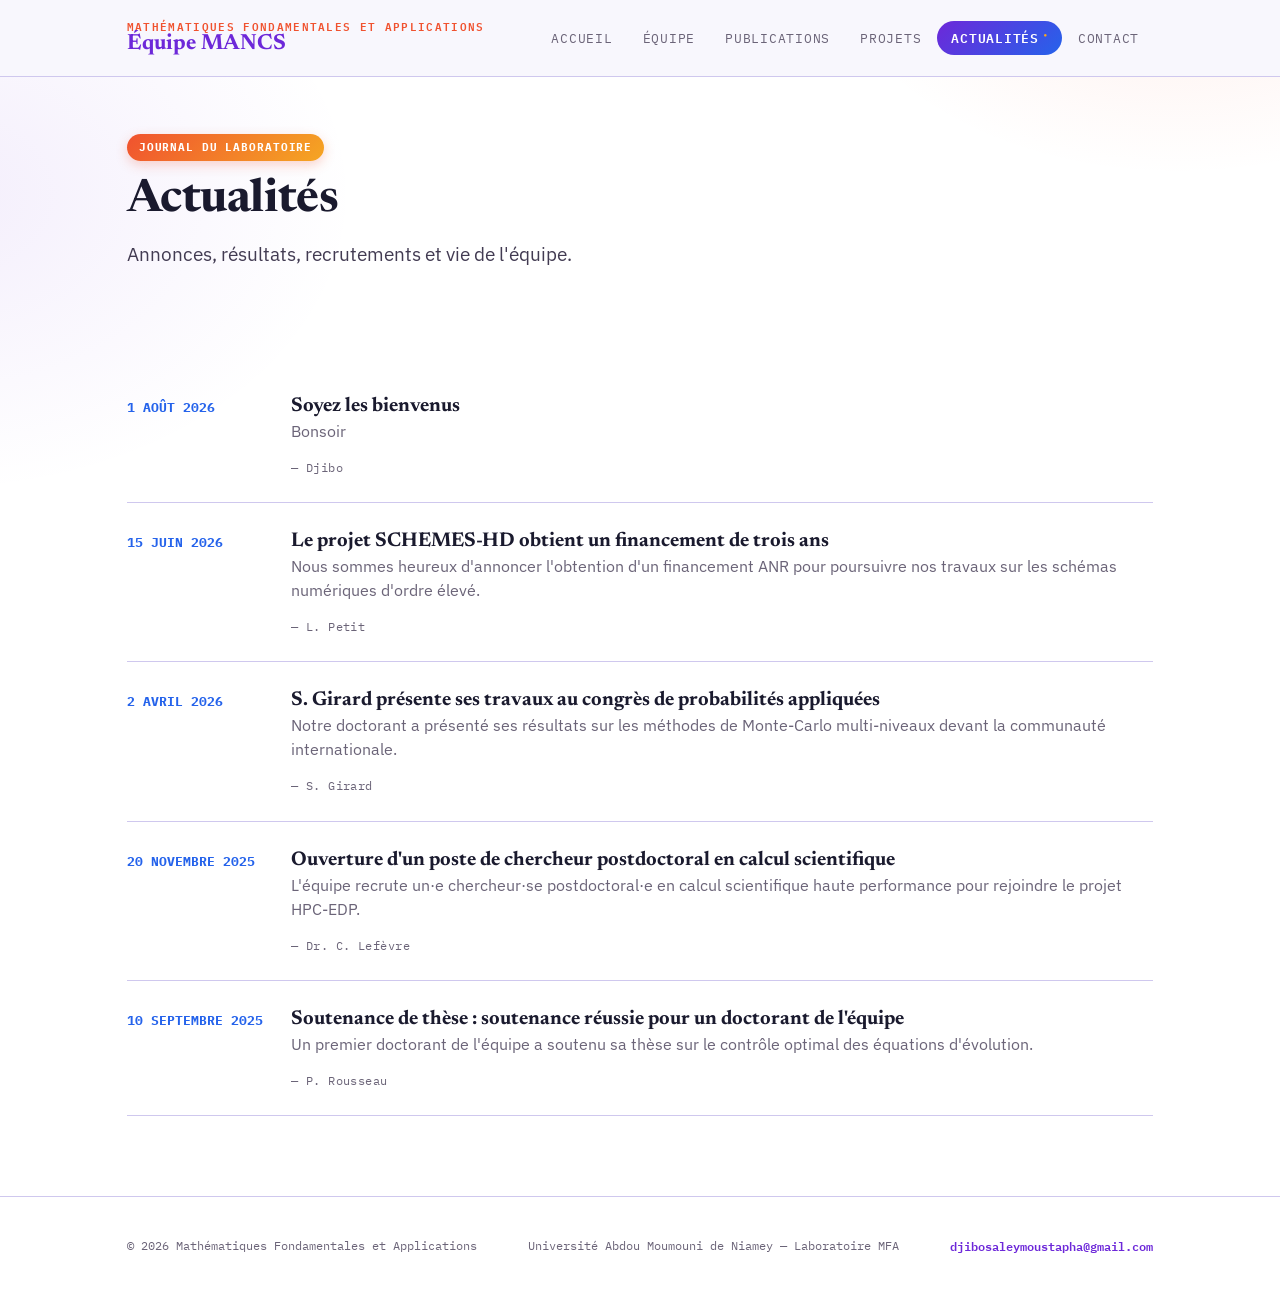
==== actualites.html @ 836ce738 "Add files via upload" ====
<!DOCTYPE html>
<html lang="fr">
<head>
<meta charset="UTF-8" />
<meta name="viewport" content="width=device-width, initial-scale=1.0" />
<title>Actualités — Mathématiques Fondamentales et Applications</title>
<link rel="preconnect" href="https://fonts.googleapis.com">
<link href="https://fonts.googleapis.com/css2?family=Newsreader:ital,wght@0,500;0,600;1,500&family=IBM+Plex+Sans:wght@400;500;600&family=IBM+Plex+Mono:wght@400;500&display=swap" rel="stylesheet">
<link rel="stylesheet" href="css/style.css" />
</head>
<body>

<header class="site-header">
  <div class="wrap">
    <a href="index.html" class="brand">
      <span class="mark">Mathématiques Fondamentales et Applications</span>
      <span class="name">Équipe MANCS</span>
    </a>
    <nav class="primary-nav" aria-label="Navigation principale">
      <a href="index.html">Accueil</a>
      <a href="equipe.html">Équipe</a>
      <a href="publications.html">Publications</a>
      <a href="projets.html">Projets</a>
      <a href="actualites.html" aria-current="page">Actualités</a>
      <a href="contact.html">Contact</a>
    </nav>
    <button class="nav-toggle" aria-label="Ouvrir le menu" aria-expanded="false">≡</button>
  </div>
</header>

<main>
  <section class="tight" style="padding-top:56px;">
    <div class="wrap">
      <span class="marginalia">Journal du laboratoire</span>
      <h1 style="margin-top:16px; font-size:clamp(32px,4vw,46px)">Actualités</h1>
      <p class="lede" style="margin-top:16px">
        Annonces, résultats, recrutements et vie de l'équipe.
      </p>
    </div>
  </section>

  <section class="tight">
    <div class="wrap">
      <div id="post-list" class="post-list">
        <div class="empty-state">Chargement des actualités…</div>
      </div>
    </div>
  </section>
</main>

<footer class="site-footer">
  <div class="wrap footer-grid">
    <span>© <span id="year"></span> Mathématiques Fondamentales et Applications</span>
    <span>Université Abdou Moumouni de Niamey — Laboratoire MFA</span>
    <a href="mailto:djibosaleymoustapha@gmail.com">djibosaleymoustapha@gmail.com</a>
  </div>
</footer>

<script src="js/main.js"></script>
<script>document.getElementById("year").textContent = new Date().getFullYear();</script>
</body>
</html>
---- css/style.css ----
/* ============================================================
   TOKENS — palette dynamique et colorée
   ============================================================ */
:root {
  --ink: #1a1a2e;
  --paper: #ffffff;
  --paper-raised: #f8f7fd;
  --rule: #e4e0f5;
  --rule-strong: #cfc8ee;

  --violet: #6d28d9;
  --violet-dim: #ede7fc;
  --blue: #2563eb;
  --blue-dim: #e2ecfe;
  --coral: #f0522f;
  --coral-dim: #fde3dc;
  --amber: #f5a623;
  --amber-dim: #fdf0d9;

  --accent-blue: var(--violet);
  --accent-blue-dim: var(--violet-dim);
  --accent-red: var(--coral);
  --accent-red-dim: var(--coral-dim);
  --muted: #6b6478;

  --font-display: "Newsreader", "Iowan Old Style", serif;
  --font-body: "IBM Plex Sans", -apple-system, sans-serif;
  --font-mono: "IBM Plex Mono", ui-monospace, monospace;

  --page-max: 1180px;
  --edge: 6vw;
}

* { box-sizing: border-box; }
html { scroll-behavior: smooth; }

body {
  margin: 0;
  background:
    radial-gradient(600px 400px at 92% -5%, rgba(240,82,47,0.10), transparent 60%),
    radial-gradient(700px 500px at -5% 15%, rgba(109,40,217,0.08), transparent 60%),
    var(--paper);
  color: var(--ink);
  font-family: var(--font-body);
  font-size: 16px;
  line-height: 1.5;
  -webkit-font-smoothing: antialiased;
}

img { max-width: 100%; display: block; }
a { color: inherit; }

a:focus-visible, button:focus-visible, input:focus-visible, textarea:focus-visible {
  outline: 2px solid var(--violet);
  outline-offset: 3px;
}

@media (prefers-reduced-motion: reduce) {
  * { animation: none !important; transition: none !important; scroll-behavior: auto !important; }
}

/* ============================================================
   LAYOUT PRIMITIVES
   ============================================================ */
.wrap { max-width: var(--page-max); margin: 0 auto; padding: 0 var(--edge); }
.rule { border: none; border-top: 1px solid var(--rule-strong); margin: 0; }
section { padding: 64px 0; }
section.tight { padding: 40px 0; }

/* ============================================================
   HEADER / NAV
   ============================================================ */
.site-header {
  background: var(--paper-raised);
  border-bottom: 1px solid var(--rule-strong);
  position: sticky;
  top: 0;
  z-index: 50;
}

.site-header .wrap { display: flex; align-items: center; justify-content: space-between; height: 76px; }

.brand { display: flex; flex-direction: column; line-height: 1.1; text-decoration: none; }

.brand .mark {
  font-family: var(--font-mono);
  font-size: 11px;
  letter-spacing: 0.12em;
  color: var(--coral);
  text-transform: uppercase;
  font-weight: 600;
}

.brand .name { font-family: var(--font-display); font-size: 22px; font-weight: 700; color: var(--violet); }

nav.primary-nav { display: flex; gap: 2px; align-items: center; }

nav.primary-nav a {
  font-family: var(--font-mono);
  font-size: 12.5px;
  letter-spacing: 0.06em;
  text-transform: uppercase;
  text-decoration: none;
  color: var(--muted);
  padding: 8px 14px;
  border-radius: 20px;
  transition: color 0.15s ease, background 0.15s ease;
}

nav.primary-nav a:hover { color: var(--violet); background: var(--violet-dim); }
nav.primary-nav a[aria-current="page"] { color: #fff; font-weight: 600; background: linear-gradient(135deg, var(--violet), var(--blue)); }
nav.primary-nav a[aria-current="page"]::after { content: " \25CF"; color: var(--amber); font-size: 6px; vertical-align: super; }

.nav-toggle {
  display: none;
  background: none;
  border: 1px solid var(--rule-strong);
  border-radius: 8px;
  width: 40px;
  height: 40px;
  font-family: var(--font-mono);
  color: var(--violet);
}

@media (max-width: 860px) {
  nav.primary-nav {
    display: none;
    position: absolute;
    top: 76px;
    left: 0;
    right: 0;
    background: var(--paper-raised);
    border-bottom: 1px solid var(--rule-strong);
    flex-direction: column;
    align-items: stretch;
    padding: 8px var(--edge) 16px;
  }
  nav.primary-nav.open { display: flex; }
  nav.primary-nav a { padding: 12px 4px; border-bottom: 1px solid var(--rule); border-radius: 0; }
  nav.primary-nav a[aria-current="page"] { background: none; color: var(--violet); }
  .nav-toggle { display: block; }
}

/* ============================================================
   MARGINALIA — pastille colorée
   ============================================================ */
.marginalia {
  display: inline-flex;
  align-items: center;
  gap: 6px;
  font-family: var(--font-mono);
  font-size: 11px;
  font-weight: 700;
  letter-spacing: 0.08em;
  text-transform: uppercase;
  color: #fff;
  padding: 5px 12px;
  border-radius: 20px;
  background: linear-gradient(135deg, var(--coral), var(--amber));
  box-shadow: 0 4px 12px rgba(240, 82, 47, 0.25);
}

/* ============================================================
   TYPE
   ============================================================ */
.eyebrow {
  font-family: var(--font-mono);
  font-size: 12px;
  font-weight: 600;
  letter-spacing: 0.1em;
  text-transform: uppercase;
  color: var(--blue);
  margin: 0 0 10px;
}

h1, h2, h3 { font-family: var(--font-display); font-weight: 700; margin: 0; color: var(--ink); }
h1 { font-size: clamp(38px, 5vw, 62px); line-height: 1.04; letter-spacing: -0.01em; }
h2 { font-size: clamp(28px, 3.4vw, 38px); line-height: 1.1; }
h3 { font-size: 20px; line-height: 1.25; }

p { margin: 0 0 1em; color: var(--ink); }
p.lede { font-size: 19px; color: #423b52; max-width: 640px; }
.muted { color: var(--muted); }

.mono-tag { font-family: var(--font-mono); font-size: 11.5px; letter-spacing: 0.04em; color: var(--muted); }

/* ============================================================
   BUTTONS / LINKS
   ============================================================ */
.btn {
  display: inline-flex;
  align-items: center;
  gap: 8px;
  font-family: var(--font-mono);
  font-size: 13px;
  font-weight: 600;
  letter-spacing: 0.04em;
  text-transform: uppercase;
  text-decoration: none;
  padding: 12px 22px;
  border-radius: 30px;
  border: 2px solid var(--violet);
  color: var(--violet);
  background: transparent;
  cursor: pointer;
  transition: transform 0.15s ease, box-shadow 0.15s ease;
}
.btn:hover { transform: translateY(-2px); box-shadow: 0 6px 16px rgba(109,40,217,0.18); }

.btn.primary {
  background: linear-gradient(135deg, var(--violet), var(--blue));
  border-color: transparent;
  color: #fff;
}
.btn.primary:hover { box-shadow: 0 8px 20px rgba(37,99,235,0.3); }

.link-arrow {
  font-family: var(--font-mono);
  font-size: 13px;
  font-weight: 600;
  text-decoration: none;
  color: var(--coral);
  border-bottom: 2px solid transparent;
}
.link-arrow:hover { border-bottom-color: var(--coral); }

/* ============================================================
   HERO
   ============================================================ */
.hero {
  padding: 88px 0 64px;
  border-bottom: 1px solid var(--rule-strong);
  position: relative;
  overflow: hidden;
}
.hero-grid { display: grid; grid-template-columns: 1.3fr 0.7fr; gap: 48px; align-items: end; position: relative; z-index: 1; }
.hero-side {
  border-left: 3px solid var(--coral);
  padding-left: 28px;
  display: flex;
  flex-direction: column;
  gap: 18px;
}
.hero-stat .value {
  font-family: var(--font-display);
  font-size: 34px;
  font-weight: 700;
  background: linear-gradient(135deg, var(--violet), var(--coral));
  -webkit-background-clip: text;
  background-clip: text;
  color: transparent;
}
.hero-stat .label { font-family: var(--font-mono); font-size: 11.5px; color: var(--muted); text-transform: uppercase; letter-spacing: 0.06em; }

@media (max-width: 780px) {
  .hero-grid { grid-template-columns: 1fr; }
  .hero-side { border-left: none; border-top: 3px solid var(--coral); padding-left: 0; padding-top: 20px; flex-direction: row; flex-wrap: wrap; gap: 28px; }
}

/* ============================================================
   SECTION HEAD
   ============================================================ */
.section-head { display: flex; justify-content: space-between; align-items: flex-end; gap: 24px; margin-bottom: 36px; flex-wrap: wrap; }

/* ============================================================
   CARDS — team, projects (bordure colorée tournante)
   ============================================================ */
.grid { display: grid; gap: 16px; }
.grid.cols-3 { grid-template-columns: repeat(3, 1fr); }
.grid.cols-2 { grid-template-columns: repeat(2, 1fr); }
@media (max-width: 900px) { .grid.cols-3 { grid-template-columns: repeat(2, 1fr); } }
@media (max-width: 620px) { .grid.cols-3, .grid.cols-2 { grid-template-columns: 1fr; } }

.card {
  background: var(--paper-raised);
  border: 1px solid var(--rule);
  border-top: 4px solid var(--violet);
  border-radius: 14px;
  padding: 28px;
  display: flex;
  flex-direction: column;
  gap: 10px;
  transition: transform 0.15s ease, box-shadow 0.15s ease;
}
.card:hover { transform: translateY(-3px); box-shadow: 0 12px 24px rgba(26,26,46,0.08); }
.card:nth-of-type(4n+2) { border-top-color: var(--blue); }
.card:nth-of-type(4n+3) { border-top-color: var(--coral); }
.card:nth-of-type(4n+4) { border-top-color: var(--amber); }

.avatar {
  width: 56px;
  height: 56px;
  border-radius: 50%;
  background: linear-gradient(135deg, var(--violet-dim), var(--blue-dim));
  color: var(--violet);
  font-family: var(--font-display);
  font-weight: 700;
  font-size: 20px;
  display: flex;
  align-items: center;
  justify-content: center;
  margin-bottom: 6px;
}

.status-pill {
  align-self: flex-start;
  font-family: var(--font-mono);
  font-size: 10.5px;
  font-weight: 700;
  letter-spacing: 0.06em;
  text-transform: uppercase;
  padding: 4px 10px;
  border-radius: 20px;
  border: none;
  color: var(--muted);
  background: var(--rule);
}
.status-pill.active { color: #fff; background: linear-gradient(135deg, var(--blue), var(--violet)); }
.status-pill.done { color: var(--muted); background: var(--rule); }

/* ============================================================
   PUBLICATIONS — liste de citations
   ============================================================ */
.pub-list { border-top: 1px solid var(--rule-strong); }
.pub-item {
  display: grid;
  grid-template-columns: 64px 1fr auto;
  gap: 22px;
  padding: 22px 0;
  border-bottom: 1px solid var(--rule-strong);
  align-items: start;
}
.pub-item .idx { font-family: var(--font-mono); font-size: 13px; font-weight: 700; color: var(--coral); padding-top: 3px; }
.pub-item h3 { margin-bottom: 6px; }
.pub-item .meta { font-family: var(--font-mono); font-size: 12.5px; color: var(--muted); }
.pub-item .tags { margin-top: 8px; display: flex; gap: 6px; flex-wrap: wrap; }
.tag {
  font-family: var(--font-mono);
  font-size: 10.5px;
  font-weight: 600;
  letter-spacing: 0.05em;
  text-transform: uppercase;
  color: var(--violet);
  border: none;
  background: var(--violet-dim);
  padding: 3px 9px;
  border-radius: 20px;
}
@media (max-width: 620px) {
  .pub-item { grid-template-columns: 32px 1fr; }
  .pub-item .link-col { grid-column: 2; }
}

/* ============================================================
   BLOG / ACTUALITÉS
   ============================================================ */
.post-list { display: flex; flex-direction: column; }
.post-item { display: grid; grid-template-columns: 140px 1fr; gap: 24px; padding: 26px 0; border-bottom: 1px solid var(--rule-strong); }
.post-item .date { font-family: var(--font-mono); font-size: 12.5px; font-weight: 700; color: var(--blue); text-transform: uppercase; padding-top: 4px; }
@media (max-width: 620px) { .post-item { grid-template-columns: 1fr; } .post-item .date { padding-top: 0; } }

/* ============================================================
   FORMS (contact)
   ============================================================ */
.form-grid { display: grid; grid-template-columns: 1fr 1fr; gap: 20px; max-width: 720px; }
.form-grid .full { grid-column: 1 / -1; }
label { display: block; font-family: var(--font-mono); font-size: 11.5px; text-transform: uppercase; letter-spacing: 0.06em; color: var(--muted); margin-bottom: 6px; }
input, textarea, select {
  width: 100%;
  font-family: var(--font-body);
  font-size: 15px;
  padding: 11px 14px;
  border: 1px solid var(--rule-strong);
  border-radius: 10px;
  background: var(--paper-raised);
  color: var(--ink);
}
input:focus, textarea:focus, select:focus { border-color: var(--violet); }
textarea { resize: vertical; min-height: 130px; }
@media (max-width: 620px) { .form-grid { grid-template-columns: 1fr; } }

/* ============================================================
   FOOTER
   ============================================================ */
footer.site-footer { border-top: 1px solid var(--rule-strong); padding: 40px 0; margin-top: 40px; }
.footer-grid { display: flex; justify-content: space-between; flex-wrap: wrap; gap: 20px; font-family: var(--font-mono); font-size: 12px; color: var(--muted); }
.footer-grid a { color: var(--violet); text-decoration: none; font-weight: 600; }
.footer-grid a:hover { color: var(--coral); }

/* ============================================================
   EMPTY STATE
   ============================================================ */
.empty-state { padding: 40px 0; color: var(--muted); font-family: var(--font-mono); font-size: 13px; }

/* utility */
.mt-0 { margin-top: 0; }
.center-note { text-align: center; padding: 60px 0; color: var(--muted); }
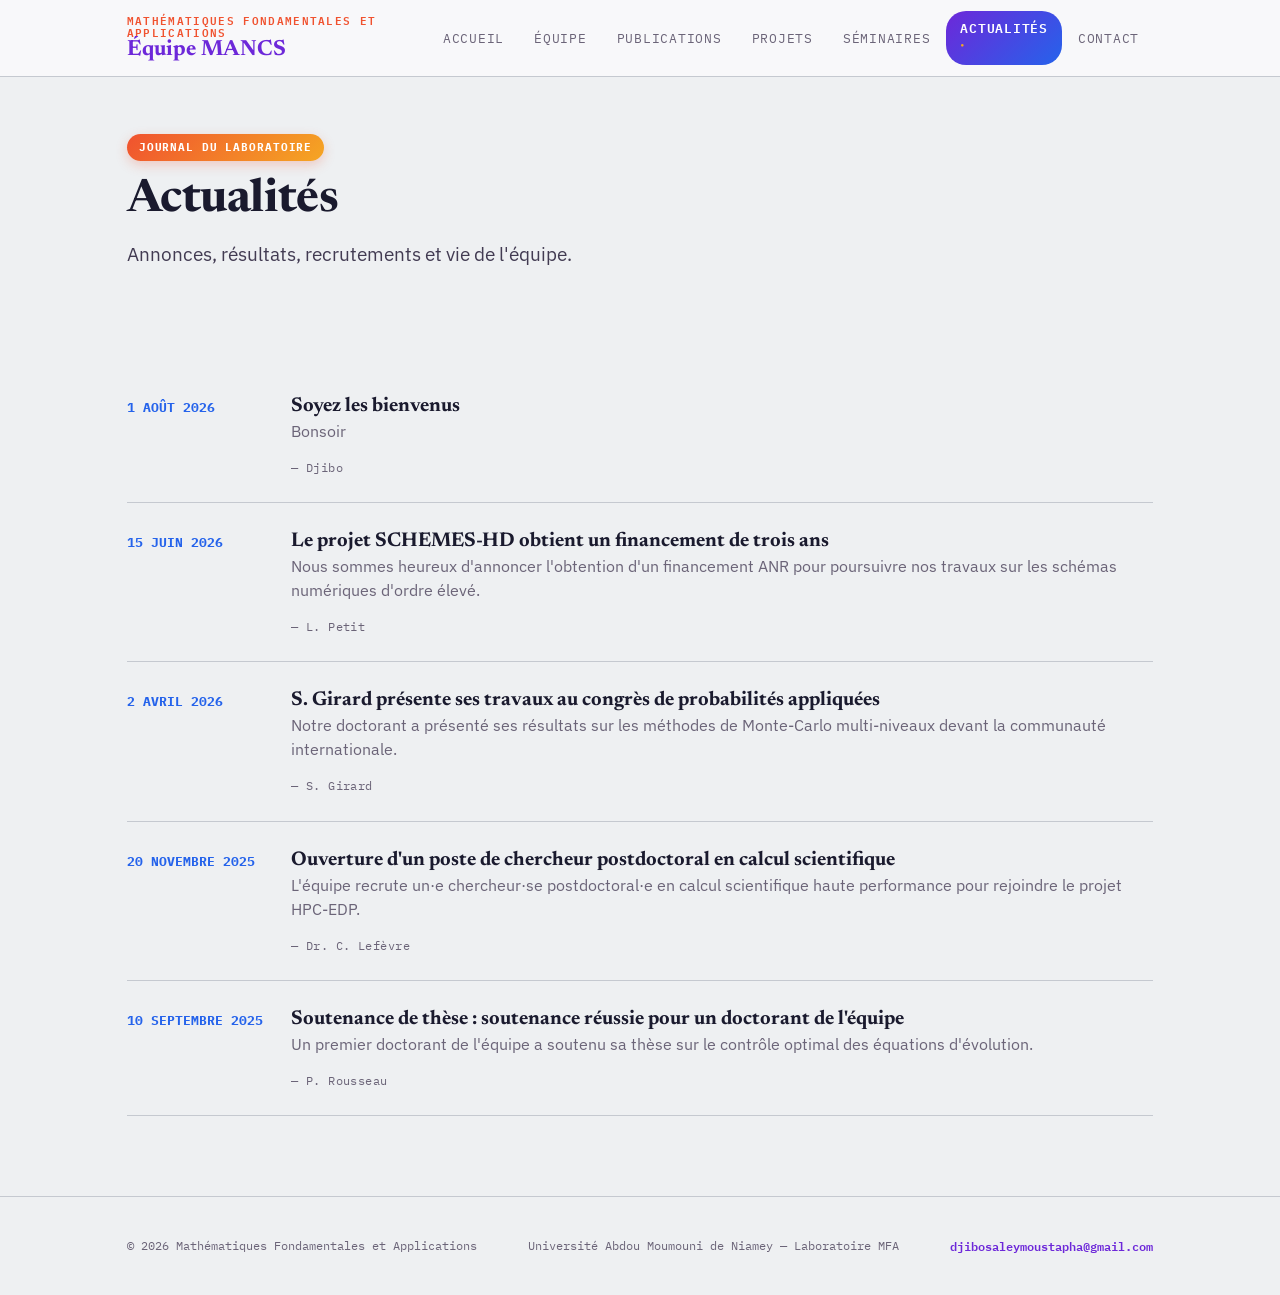
==== commit dbf3fd60: "Add files via upload" ====
--- a/actualites.html
+++ b/actualites.html
@@ -21,6 +21,7 @@
       <a href="equipe.html">Équipe</a>
       <a href="publications.html">Publications</a>
       <a href="projets.html">Projets</a>
+      <a href="seminaires.html">Séminaires</a>
       <a href="actualites.html" aria-current="page">Actualités</a>
       <a href="contact.html">Contact</a>
     </nav>
--- a/css/style.css
+++ b/css/style.css
@@ -3,10 +3,10 @@
    ============================================================ */
 :root {
   --ink: #1a1a2e;
-  --paper: #ffffff;
-  --paper-raised: #f8f7fd;
-  --rule: #e4e0f5;
-  --rule-strong: #cfc8ee;
+  --paper: #eef0f2;
+  --paper-raised: #f8f8fa;
+  --rule: #dcdfe3;
+  --rule-strong: #c5c9d0;
 
   --violet: #6d28d9;
   --violet-dim: #ede7fc;
@@ -36,10 +36,7 @@
 
 body {
   margin: 0;
-  background:
-    radial-gradient(600px 400px at 92% -5%, rgba(240,82,47,0.10), transparent 60%),
-    radial-gradient(700px 500px at -5% 15%, rgba(109,40,217,0.08), transparent 60%),
-    var(--paper);
+  background: var(--paper);
   color: var(--ink);
   font-family: var(--font-body);
   font-size: 16px;
@@ -59,17 +56,11 @@
   * { animation: none !important; transition: none !important; scroll-behavior: auto !important; }
 }
 
-/* ============================================================
-   LAYOUT PRIMITIVES
-   ============================================================ */
 .wrap { max-width: var(--page-max); margin: 0 auto; padding: 0 var(--edge); }
 .rule { border: none; border-top: 1px solid var(--rule-strong); margin: 0; }
 section { padding: 64px 0; }
 section.tight { padding: 40px 0; }
 
-/* ============================================================
-   HEADER / NAV
-   ============================================================ */
 .site-header {
   background: var(--paper-raised);
   border-bottom: 1px solid var(--rule-strong);
@@ -141,9 +132,6 @@
   .nav-toggle { display: block; }
 }
 
-/* ============================================================
-   MARGINALIA — pastille colorée
-   ============================================================ */
 .marginalia {
   display: inline-flex;
   align-items: center;
@@ -160,9 +148,6 @@
   box-shadow: 0 4px 12px rgba(240, 82, 47, 0.25);
 }
 
-/* ============================================================
-   TYPE
-   ============================================================ */
 .eyebrow {
   font-family: var(--font-mono);
   font-size: 12px;
@@ -184,9 +169,6 @@
 
 .mono-tag { font-family: var(--font-mono); font-size: 11.5px; letter-spacing: 0.04em; color: var(--muted); }
 
-/* ============================================================
-   BUTTONS / LINKS
-   ============================================================ */
 .btn {
   display: inline-flex;
   align-items: center;
@@ -224,9 +206,6 @@
 }
 .link-arrow:hover { border-bottom-color: var(--coral); }
 
-/* ============================================================
-   HERO
-   ============================================================ */
 .hero {
   padding: 88px 0 64px;
   border-bottom: 1px solid var(--rule-strong);
@@ -257,14 +236,8 @@
   .hero-side { border-left: none; border-top: 3px solid var(--coral); padding-left: 0; padding-top: 20px; flex-direction: row; flex-wrap: wrap; gap: 28px; }
 }
 
-/* ============================================================
-   SECTION HEAD
-   ============================================================ */
 .section-head { display: flex; justify-content: space-between; align-items: flex-end; gap: 24px; margin-bottom: 36px; flex-wrap: wrap; }
 
-/* ============================================================
-   CARDS — team, projects (bordure colorée tournante)
-   ============================================================ */
 .grid { display: grid; gap: 16px; }
 .grid.cols-3 { grid-template-columns: repeat(3, 1fr); }
 .grid.cols-2 { grid-template-columns: repeat(2, 1fr); }
@@ -318,9 +291,6 @@
 .status-pill.active { color: #fff; background: linear-gradient(135deg, var(--blue), var(--violet)); }
 .status-pill.done { color: var(--muted); background: var(--rule); }
 
-/* ============================================================
-   PUBLICATIONS — liste de citations
-   ============================================================ */
 .pub-list { border-top: 1px solid var(--rule-strong); }
 .pub-item {
   display: grid;
@@ -351,17 +321,11 @@
   .pub-item .link-col { grid-column: 2; }
 }
 
-/* ============================================================
-   BLOG / ACTUALITÉS
-   ============================================================ */
 .post-list { display: flex; flex-direction: column; }
 .post-item { display: grid; grid-template-columns: 140px 1fr; gap: 24px; padding: 26px 0; border-bottom: 1px solid var(--rule-strong); }
 .post-item .date { font-family: var(--font-mono); font-size: 12.5px; font-weight: 700; color: var(--blue); text-transform: uppercase; padding-top: 4px; }
 @media (max-width: 620px) { .post-item { grid-template-columns: 1fr; } .post-item .date { padding-top: 0; } }
 
-/* ============================================================
-   FORMS (contact)
-   ============================================================ */
 .form-grid { display: grid; grid-template-columns: 1fr 1fr; gap: 20px; max-width: 720px; }
 .form-grid .full { grid-column: 1 / -1; }
 label { display: block; font-family: var(--font-mono); font-size: 11.5px; text-transform: uppercase; letter-spacing: 0.06em; color: var(--muted); margin-bottom: 6px; }
@@ -379,19 +343,48 @@
 textarea { resize: vertical; min-height: 130px; }
 @media (max-width: 620px) { .form-grid { grid-template-columns: 1fr; } }
 
-/* ============================================================
-   FOOTER
-   ============================================================ */
 footer.site-footer { border-top: 1px solid var(--rule-strong); padding: 40px 0; margin-top: 40px; }
 .footer-grid { display: flex; justify-content: space-between; flex-wrap: wrap; gap: 20px; font-family: var(--font-mono); font-size: 12px; color: var(--muted); }
 .footer-grid a { color: var(--violet); text-decoration: none; font-weight: 600; }
 .footer-grid a:hover { color: var(--coral); }
 
-/* ============================================================
-   EMPTY STATE
-   ============================================================ */
 .empty-state { padding: 40px 0; color: var(--muted); font-family: var(--font-mono); font-size: 13px; }
 
-/* utility */
 .mt-0 { margin-top: 0; }
 .center-note { text-align: center; padding: 60px 0; color: var(--muted); }
+
+.marquee-strip {
+  overflow: hidden;
+  background: var(--paper-raised);
+  border-bottom: 1px solid var(--rule-strong);
+  padding: 18px 0;
+}
+
+.marquee-track {
+  display: flex;
+  gap: 28px;
+  width: max-content;
+  animation: marqueeScroll 38s linear infinite;
+}
+
+.marquee-strip:hover .marquee-track { animation-play-state: paused; }
+
+.marquee-card {
+  flex: 0 0 auto;
+  width: 220px;
+  height: 140px;
+  border-radius: 12px;
+  overflow: hidden;
+  border: 1px solid var(--rule-strong);
+  background: #fff;
+}
+.marquee-card img { width: 100%; height: 100%; object-fit: cover; display: block; }
+
+@keyframes marqueeScroll {
+  from { transform: translateX(0); }
+  to   { transform: translateX(-50%); }
+}
+
+@media (prefers-reduced-motion: reduce) {
+  .marquee-track { animation: none; }
+}
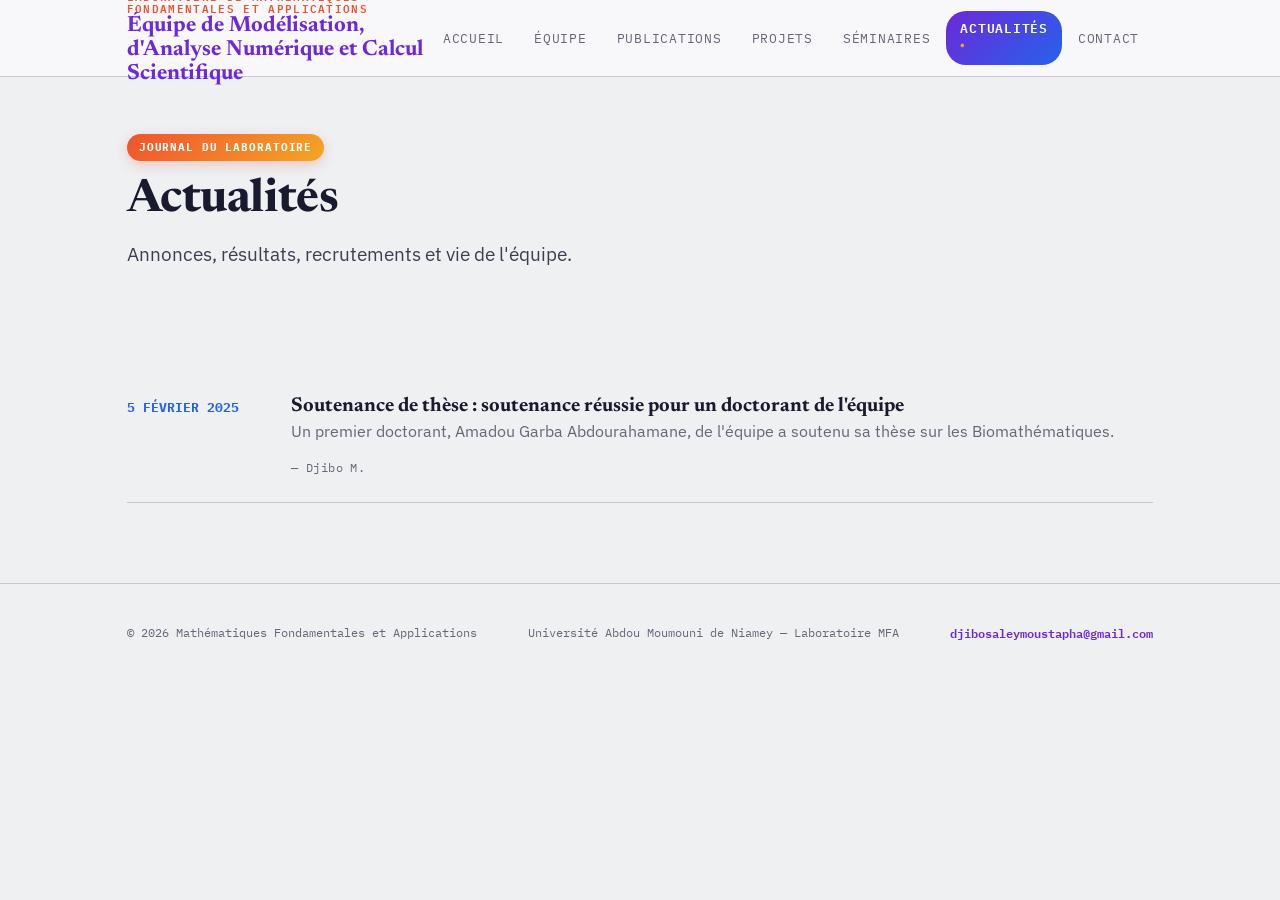
==== commit a8fe6ed1: "Add files via upload" ====
--- a/actualites.html
+++ b/actualites.html
@@ -13,8 +13,8 @@
 <header class="site-header">
   <div class="wrap">
     <a href="index.html" class="brand">
-      <span class="mark">Mathématiques Fondamentales et Applications</span>
-      <span class="name">Équipe MANCS</span>
+      <span class="mark">Laboratoire de Mathématiques Fondamentales et Applications</span>
+      <span class="name">Équipe de Modélisation, d'Analyse Numérique et Calcul Scientifique</span>
     </a>
     <nav class="primary-nav" aria-label="Navigation principale">
       <a href="index.html">Accueil</a>
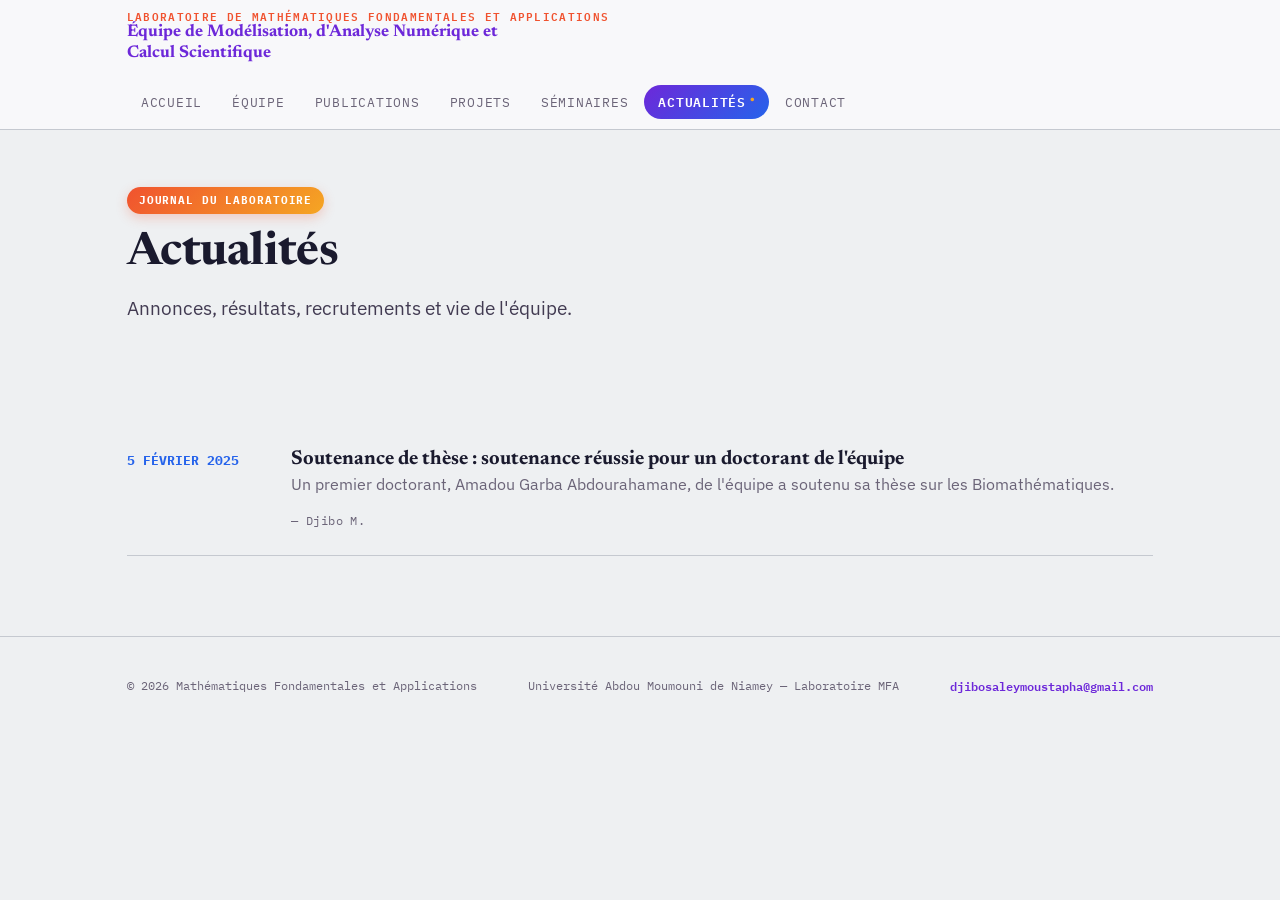
==== commit 39b4efb1: "Add files via upload" ====
--- a/actualites.html
+++ b/actualites.html
@@ -4,6 +4,31 @@
 <meta charset="UTF-8" />
 <meta name="viewport" content="width=device-width, initial-scale=1.0" />
 <title>Actualités — Mathématiques Fondamentales et Applications</title>
+<meta name="description" content="Annonces, résultats de recherche, recrutements et vie de l'équipe MANCS." />
+<link rel="canonical" href="https://mfa-ancs.netlify.app/actualites.html" />
+
+<!-- Favicon -->
+<link rel="icon" type="image/svg+xml" href="/images/favicon.svg" />
+<link rel="icon" type="image/x-icon" href="/images/favicon.ico" />
+<link rel="apple-touch-icon" href="/images/apple-touch-icon.png" />
+
+<!-- Open Graph / réseaux sociaux -->
+<meta property="og:type" content="website" />
+<meta property="og:locale" content="fr_FR" />
+<meta property="og:site_name" content="Équipe MANCS — Mathématiques Fondamentales et Applications" />
+<meta property="og:title" content="Actualités — Mathématiques Fondamentales et Applications" />
+<meta property="og:description" content="Annonces, résultats de recherche, recrutements et vie de l'équipe MANCS." />
+<meta property="og:url" content="https://mfa-ancs.netlify.app/actualites.html" />
+<meta property="og:image" content="https://mfa-ancs.netlify.app/images/og-image.png" />
+<meta property="og:image:width" content="1200" />
+<meta property="og:image:height" content="630" />
+
+<!-- Twitter Card -->
+<meta name="twitter:card" content="summary_large_image" />
+<meta name="twitter:title" content="Actualités — Mathématiques Fondamentales et Applications" />
+<meta name="twitter:description" content="Annonces, résultats de recherche, recrutements et vie de l'équipe MANCS." />
+<meta name="twitter:image" content="https://mfa-ancs.netlify.app/images/og-image.png" />
+
 <link rel="preconnect" href="https://fonts.googleapis.com">
 <link href="https://fonts.googleapis.com/css2?family=Newsreader:ital,wght@0,500;0,600;1,500&family=IBM+Plex+Sans:wght@400;500;600&family=IBM+Plex+Mono:wght@400;500&display=swap" rel="stylesheet">
 <link rel="stylesheet" href="css/style.css" />
--- a/css/style.css
+++ b/css/style.css
@@ -69,7 +69,7 @@
   z-index: 50;
 }
 
-.site-header .wrap { display: flex; align-items: center; justify-content: space-between; height: 76px; }
+.site-header .wrap { display: flex; align-items: center; justify-content: space-between; min-height: 76px; padding-top: 10px; padding-bottom: 10px; gap: 20px; flex-wrap: wrap; }
 
 .brand { display: flex; flex-direction: column; line-height: 1.1; text-decoration: none; }
 
@@ -82,7 +82,7 @@
   font-weight: 600;
 }
 
-.brand .name { font-family: var(--font-display); font-size: 22px; font-weight: 700; color: var(--violet); }
+.brand .name { font-family: var(--font-display); font-size: 17px; font-weight: 700; color: var(--violet); line-height: 1.25; max-width: 420px; }
 
 nav.primary-nav { display: flex; gap: 2px; align-items: center; }
 
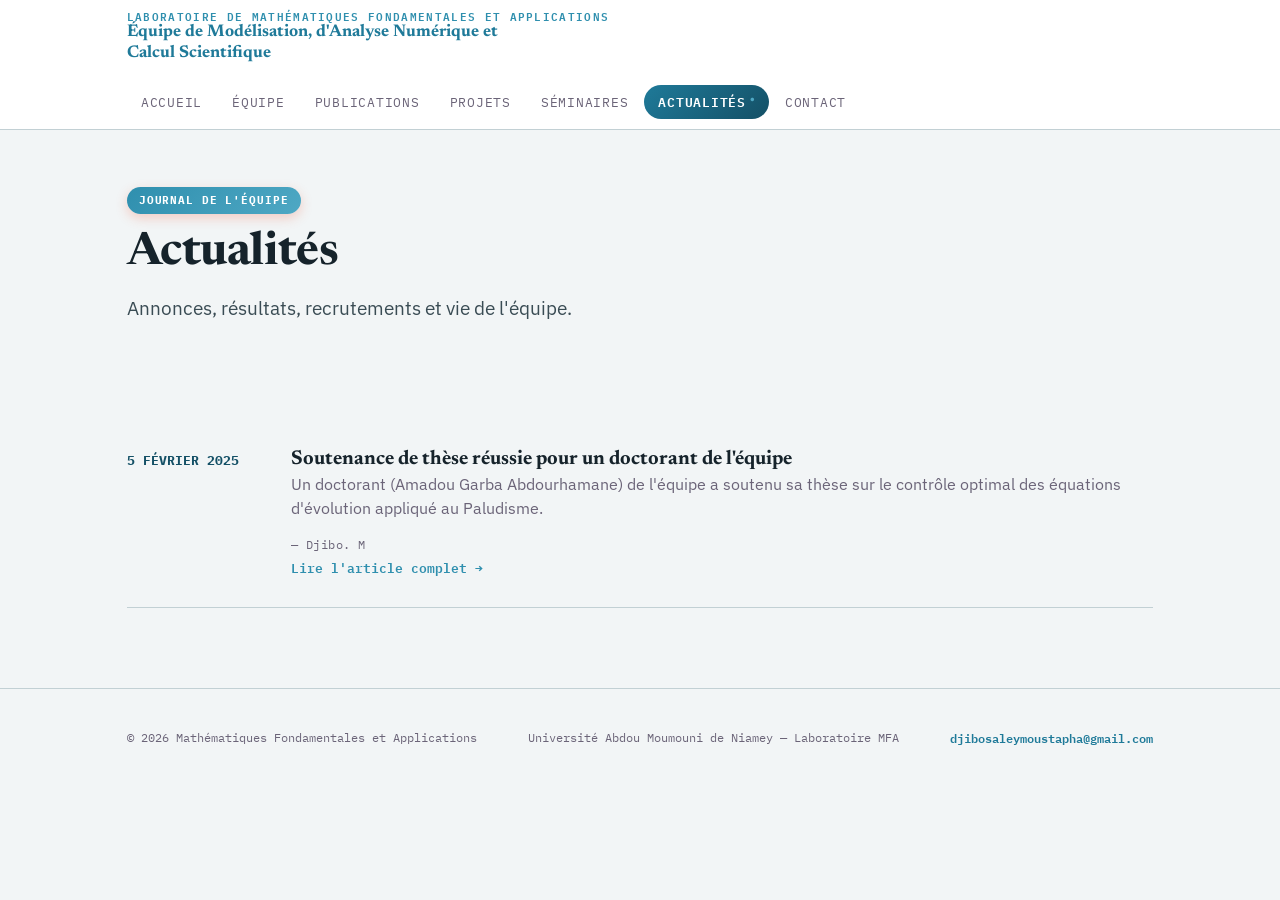
==== commit 966c4be2: "Add files via upload" ====
--- a/actualites.html
+++ b/actualites.html
@@ -19,7 +19,7 @@
 <meta property="og:title" content="Actualités — Mathématiques Fondamentales et Applications" />
 <meta property="og:description" content="Annonces, résultats de recherche, recrutements et vie de l'équipe MANCS." />
 <meta property="og:url" content="https://mfa-ancs.netlify.app/actualites.html" />
-<meta property="og:image" content="https://mfa-ancs.netlify.app/images/og-image.png" />
+<meta property="og:image" content="https://mfa-ancs.netlify.app/images/og-image.jpg" />
 <meta property="og:image:width" content="1200" />
 <meta property="og:image:height" content="630" />
 
@@ -27,7 +27,7 @@
 <meta name="twitter:card" content="summary_large_image" />
 <meta name="twitter:title" content="Actualités — Mathématiques Fondamentales et Applications" />
 <meta name="twitter:description" content="Annonces, résultats de recherche, recrutements et vie de l'équipe MANCS." />
-<meta name="twitter:image" content="https://mfa-ancs.netlify.app/images/og-image.png" />
+<meta name="twitter:image" content="https://mfa-ancs.netlify.app/images/og-image.jpg" />
 
 <link rel="preconnect" href="https://fonts.googleapis.com">
 <link href="https://fonts.googleapis.com/css2?family=Newsreader:ital,wght@0,500;0,600;1,500&family=IBM+Plex+Sans:wght@400;500;600&family=IBM+Plex+Mono:wght@400;500&display=swap" rel="stylesheet">
@@ -57,7 +57,7 @@
 <main>
   <section class="tight" style="padding-top:56px;">
     <div class="wrap">
-      <span class="marginalia">Journal du laboratoire</span>
+      <span class="marginalia">Journal de l'équipe</span>
       <h1 style="margin-top:16px; font-size:clamp(32px,4vw,46px)">Actualités</h1>
       <p class="lede" style="margin-top:16px">
         Annonces, résultats, recrutements et vie de l'équipe.
@@ -84,5 +84,6 @@
 
 <script src="js/main.js"></script>
 <script>document.getElementById("year").textContent = new Date().getFullYear();</script>
+<script data-goatcounter="https://dmoustpaha.goatcounter.com/count" async src="//gc.zgo.at/count.js"></script>
 </body>
 </html>
--- a/css/style.css
+++ b/css/style.css
@@ -2,20 +2,20 @@
    TOKENS — palette dynamique et colorée
    ============================================================ */
 :root {
-  --ink: #1a1a2e;
-  --paper: #eef0f2;
-  --paper-raised: #f8f8fa;
-  --rule: #dcdfe3;
-  --rule-strong: #c5c9d0;
-
-  --violet: #6d28d9;
-  --violet-dim: #ede7fc;
-  --blue: #2563eb;
-  --blue-dim: #e2ecfe;
-  --coral: #f0522f;
-  --coral-dim: #fde3dc;
-  --amber: #f5a623;
-  --amber-dim: #fdf0d9;
+  --ink: #16232b;
+  --paper: #f2f5f6;
+  --paper-raised: #ffffff;
+  --rule: #dbe4e7;
+  --rule-strong: #c2d0d4;
+
+  --violet: #1f7a99;
+  --violet-dim: #e1eef2;
+  --blue: #145066;
+  --blue-dim: #d8e8ec;
+  --coral: #2f8fae;
+  --coral-dim: #e4f1f5;
+  --amber: #4fa8c4;
+  --amber-dim: #eef7fa;
 
   --accent-blue: var(--violet);
   --accent-blue-dim: var(--violet-dim);
@@ -56,11 +56,17 @@
   * { animation: none !important; transition: none !important; scroll-behavior: auto !important; }
 }
 
+/* ============================================================
+   LAYOUT PRIMITIVES
+   ============================================================ */
 .wrap { max-width: var(--page-max); margin: 0 auto; padding: 0 var(--edge); }
 .rule { border: none; border-top: 1px solid var(--rule-strong); margin: 0; }
 section { padding: 64px 0; }
 section.tight { padding: 40px 0; }
 
+/* ============================================================
+   HEADER / NAV
+   ============================================================ */
 .site-header {
   background: var(--paper-raised);
   border-bottom: 1px solid var(--rule-strong);
@@ -132,6 +138,9 @@
   .nav-toggle { display: block; }
 }
 
+/* ============================================================
+   MARGINALIA — pastille colorée
+   ============================================================ */
 .marginalia {
   display: inline-flex;
   align-items: center;
@@ -148,6 +157,9 @@
   box-shadow: 0 4px 12px rgba(240, 82, 47, 0.25);
 }
 
+/* ============================================================
+   TYPE
+   ============================================================ */
 .eyebrow {
   font-family: var(--font-mono);
   font-size: 12px;
@@ -164,11 +176,14 @@
 h3 { font-size: 20px; line-height: 1.25; }
 
 p { margin: 0 0 1em; color: var(--ink); }
-p.lede { font-size: 19px; color: #423b52; max-width: 640px; }
+p.lede { font-size: 19px; color: #3a4c54; max-width: 640px; }
 .muted { color: var(--muted); }
 
 .mono-tag { font-family: var(--font-mono); font-size: 11.5px; letter-spacing: 0.04em; color: var(--muted); }
 
+/* ============================================================
+   BUTTONS / LINKS
+   ============================================================ */
 .btn {
   display: inline-flex;
   align-items: center;
@@ -206,6 +221,9 @@
 }
 .link-arrow:hover { border-bottom-color: var(--coral); }
 
+/* ============================================================
+   HERO
+   ============================================================ */
 .hero {
   padding: 88px 0 64px;
   border-bottom: 1px solid var(--rule-strong);
@@ -236,8 +254,14 @@
   .hero-side { border-left: none; border-top: 3px solid var(--coral); padding-left: 0; padding-top: 20px; flex-direction: row; flex-wrap: wrap; gap: 28px; }
 }
 
+/* ============================================================
+   SECTION HEAD
+   ============================================================ */
 .section-head { display: flex; justify-content: space-between; align-items: flex-end; gap: 24px; margin-bottom: 36px; flex-wrap: wrap; }
 
+/* ============================================================
+   CARDS — team, projects (bordure colorée tournante)
+   ============================================================ */
 .grid { display: grid; gap: 16px; }
 .grid.cols-3 { grid-template-columns: repeat(3, 1fr); }
 .grid.cols-2 { grid-template-columns: repeat(2, 1fr); }
@@ -291,6 +315,9 @@
 .status-pill.active { color: #fff; background: linear-gradient(135deg, var(--blue), var(--violet)); }
 .status-pill.done { color: var(--muted); background: var(--rule); }
 
+/* ============================================================
+   PUBLICATIONS — liste de citations
+   ============================================================ */
 .pub-list { border-top: 1px solid var(--rule-strong); }
 .pub-item {
   display: grid;
@@ -321,11 +348,17 @@
   .pub-item .link-col { grid-column: 2; }
 }
 
+/* ============================================================
+   BLOG / ACTUALITÉS
+   ============================================================ */
 .post-list { display: flex; flex-direction: column; }
 .post-item { display: grid; grid-template-columns: 140px 1fr; gap: 24px; padding: 26px 0; border-bottom: 1px solid var(--rule-strong); }
 .post-item .date { font-family: var(--font-mono); font-size: 12.5px; font-weight: 700; color: var(--blue); text-transform: uppercase; padding-top: 4px; }
 @media (max-width: 620px) { .post-item { grid-template-columns: 1fr; } .post-item .date { padding-top: 0; } }
 
+/* ============================================================
+   FORMS (contact)
+   ============================================================ */
 .form-grid { display: grid; grid-template-columns: 1fr 1fr; gap: 20px; max-width: 720px; }
 .form-grid .full { grid-column: 1 / -1; }
 label { display: block; font-family: var(--font-mono); font-size: 11.5px; text-transform: uppercase; letter-spacing: 0.06em; color: var(--muted); margin-bottom: 6px; }
@@ -343,48 +376,81 @@
 textarea { resize: vertical; min-height: 130px; }
 @media (max-width: 620px) { .form-grid { grid-template-columns: 1fr; } }
 
+/* ============================================================
+   FOOTER
+   ============================================================ */
 footer.site-footer { border-top: 1px solid var(--rule-strong); padding: 40px 0; margin-top: 40px; }
 .footer-grid { display: flex; justify-content: space-between; flex-wrap: wrap; gap: 20px; font-family: var(--font-mono); font-size: 12px; color: var(--muted); }
 .footer-grid a { color: var(--violet); text-decoration: none; font-weight: 600; }
 .footer-grid a:hover { color: var(--coral); }
 
+/* ============================================================
+   EMPTY STATE
+   ============================================================ */
 .empty-state { padding: 40px 0; color: var(--muted); font-family: var(--font-mono); font-size: 13px; }
 
+/* ============================================================
+   STATS — "Quelques chiffres"
+   ============================================================ */
+.stat-box {
+  border-radius: 14px;
+  padding: 26px 20px;
+  text-align: center;
+  color: #fff;
+  background: linear-gradient(135deg, var(--violet), var(--blue));
+}
+.stat-box:nth-child(4n+2) { background: linear-gradient(135deg, var(--blue), var(--coral)); }
+.stat-box:nth-child(4n+3) { background: linear-gradient(135deg, var(--coral), var(--amber)); }
+.stat-box:nth-child(4n+4) { background: linear-gradient(135deg, var(--amber), var(--violet)); }
+.stat-box .num { font-family: var(--font-display); font-size: 40px; font-weight: 700; line-height: 1; }
+.stat-box .lbl { font-family: var(--font-mono); font-size: 11px; text-transform: uppercase; letter-spacing: 0.06em; margin-top: 8px; opacity: 0.92; }
+
+@media (max-width: 620px) { .grid.cols-4 { grid-template-columns: repeat(2, 1fr); } }
+@media (min-width: 621px) { .grid.cols-4 { grid-template-columns: repeat(4, 1fr); } }
+@media (min-width: 900px) { .grid.cols-6 { grid-template-columns: repeat(6, 1fr); } }
+@media (max-width: 899px) and (min-width: 621px) { .grid.cols-6 { grid-template-columns: repeat(3, 1fr); } }
+@media (max-width: 620px) { .grid.cols-6 { grid-template-columns: repeat(2, 1fr); } }
+
+/* utility */
 .mt-0 { margin-top: 0; }
 .center-note { text-align: center; padding: 60px 0; color: var(--muted); }
 
-.marquee-strip {
+/* ============================================================
+   BANNIÈRE STATIQUE — identité de l'équipe
+   ============================================================ */
+.team-banner {
+  position: relative;
   overflow: hidden;
-  background: var(--paper-raised);
-  border-bottom: 1px solid var(--rule-strong);
-  padding: 18px 0;
-}
-
-.marquee-track {
-  display: flex;
-  gap: 28px;
-  width: max-content;
-  animation: marqueeScroll 38s linear infinite;
-}
-
-.marquee-strip:hover .marquee-track { animation-play-state: paused; }
-
-.marquee-card {
-  flex: 0 0 auto;
-  width: 220px;
-  height: 140px;
-  border-radius: 12px;
-  overflow: hidden;
-  border: 1px solid var(--rule-strong);
-  background: #fff;
-}
-.marquee-card img { width: 100%; height: 100%; object-fit: cover; display: block; }
-
-@keyframes marqueeScroll {
-  from { transform: translateX(0); }
-  to   { transform: translateX(-50%); }
-}
-
-@media (prefers-reduced-motion: reduce) {
-  .marquee-track { animation: none; }
-}
+  background: linear-gradient(120deg, var(--blue) 0%, var(--violet) 60%, var(--amber) 130%);
+  padding: 56px 20px;
+  text-align: center;
+  color: #fff;
+}
+.team-banner::before {
+  content: "";
+  position: absolute;
+  inset: 0;
+  opacity: 0.5;
+  background-image: url("data:image/svg+xml,%3Csvg xmlns='http://www.w3.org/2000/svg' width='480' height='480' viewBox='0 0 480 480'%3E%3Ccircle cx='40' cy='40' r='1.4' fill='white' opacity='0.35'/%3E%3Ccircle cx='120' cy='90' r='1.4' fill='white' opacity='0.3'/%3E%3Ccircle cx='260' cy='50' r='1.4' fill='white' opacity='0.3'/%3E%3Ccircle cx='380' cy='120' r='1.4' fill='white' opacity='0.3'/%3E%3Ccircle cx='60' cy='220' r='1.4' fill='white' opacity='0.3'/%3E%3Ccircle cx='300' cy='260' r='1.4' fill='white' opacity='0.3'/%3E%3Ccircle cx='420' cy='300' r='1.4' fill='white' opacity='0.3'/%3E%3Ccircle cx='150' cy='340' r='1.4' fill='white' opacity='0.3'/%3E%3Cpath d='M0,260 C60,180 120,340 180,260 C240,180 300,340 360,260 C400,210 440,300 480,260' stroke='white' stroke-width='1.3' fill='none' opacity='0.22'/%3E%3Cpath d='M0,120 C60,60 120,180 180,120 C240,60 300,180 360,120 C400,80 440,160 480,120' stroke='white' stroke-width='1.1' fill='none' opacity='0.18'/%3E%3C/svg%3E");
+  background-size: 480px 480px;
+}
+.team-banner .inner { position: relative; z-index: 1; max-width: 860px; margin: 0 auto; }
+.team-banner .eyebrow2 {
+  font-family: var(--font-mono);
+  font-size: 12px;
+  letter-spacing: 0.14em;
+  text-transform: uppercase;
+  opacity: 0.9;
+  margin-bottom: 14px;
+}
+.team-banner h2 {
+  color: #fff;
+  font-size: clamp(26px, 3.6vw, 40px);
+  line-height: 1.2;
+}
+.team-banner .sub2 {
+  margin-top: 14px;
+  font-family: var(--font-mono);
+  font-size: 13px;
+  opacity: 0.85;
+}
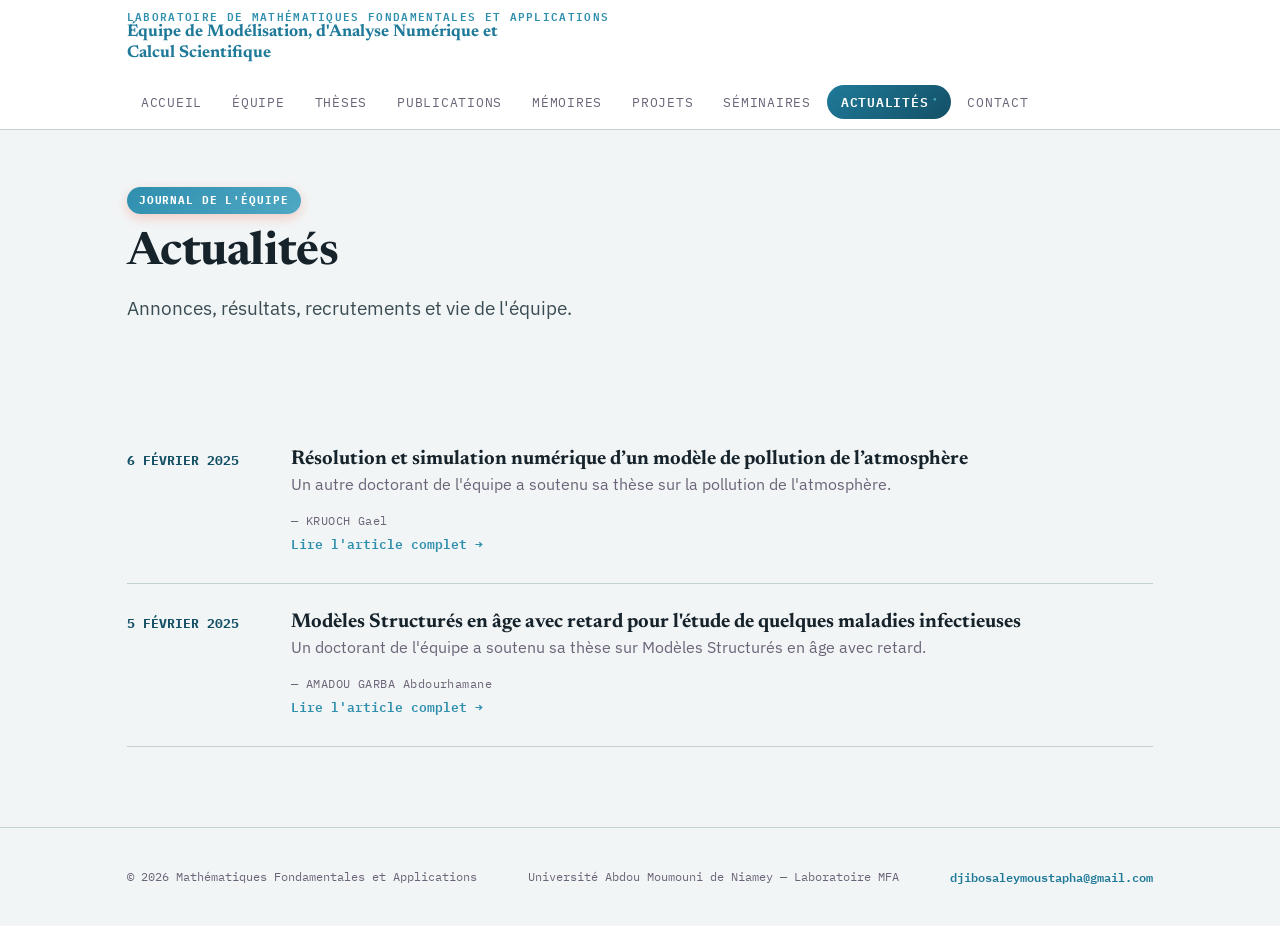
==== commit 9f0d485b: "Add files via upload" ====
--- a/actualites.html
+++ b/actualites.html
@@ -44,7 +44,9 @@
     <nav class="primary-nav" aria-label="Navigation principale">
       <a href="index.html">Accueil</a>
       <a href="equipe.html">Équipe</a>
+      <a href="theses.html">Thèses</a>
       <a href="publications.html">Publications</a>
+      <a href="memoires.html">Mémoires</a>
       <a href="projets.html">Projets</a>
       <a href="seminaires.html">Séminaires</a>
       <a href="actualites.html" aria-current="page">Actualités</a>
--- a/css/style.css
+++ b/css/style.css
@@ -416,6 +416,37 @@
 .center-note { text-align: center; padding: 60px 0; color: var(--muted); }
 
 /* ============================================================
+   ONGLETS À BASCULE — Thèses / Mémoires
+   ============================================================ */
+.tab-switch {
+  display: inline-flex;
+  gap: 4px;
+  background: var(--paper-raised);
+  border: 1px solid var(--rule-strong);
+  border-radius: 30px;
+  padding: 4px;
+  margin-bottom: 32px;
+}
+.tab-btn {
+  font-family: var(--font-mono);
+  font-size: 12.5px;
+  font-weight: 600;
+  letter-spacing: 0.04em;
+  text-transform: uppercase;
+  padding: 10px 20px;
+  border-radius: 24px;
+  border: none;
+  background: transparent;
+  color: var(--muted);
+  cursor: pointer;
+  transition: background 0.15s ease, color 0.15s ease;
+}
+.tab-btn:hover { color: var(--violet); }
+.tab-btn.active { background: linear-gradient(135deg, var(--violet), var(--blue)); color: #fff; }
+.tab-panel { display: none; }
+.tab-panel.active { display: block; }
+
+/* ============================================================
    BANNIÈRE STATIQUE — identité de l'équipe
    ============================================================ */
 .team-banner {
